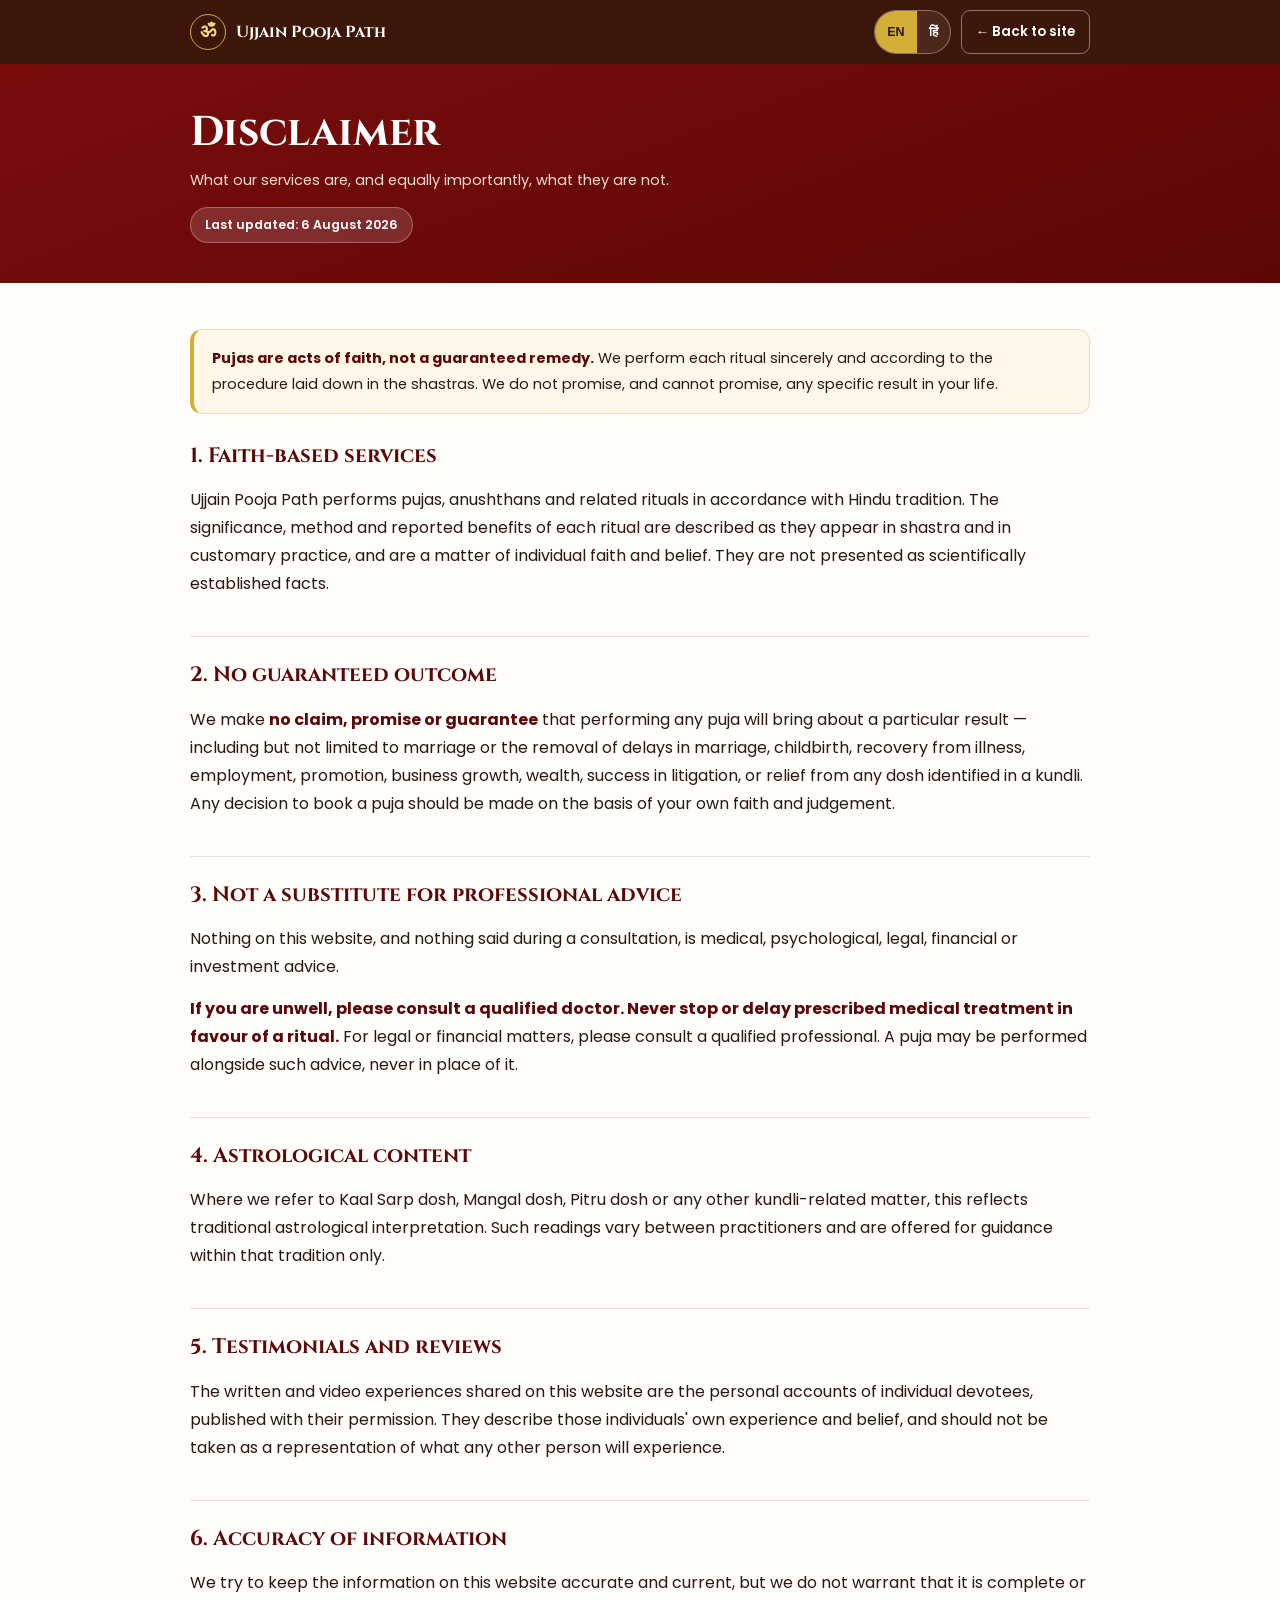
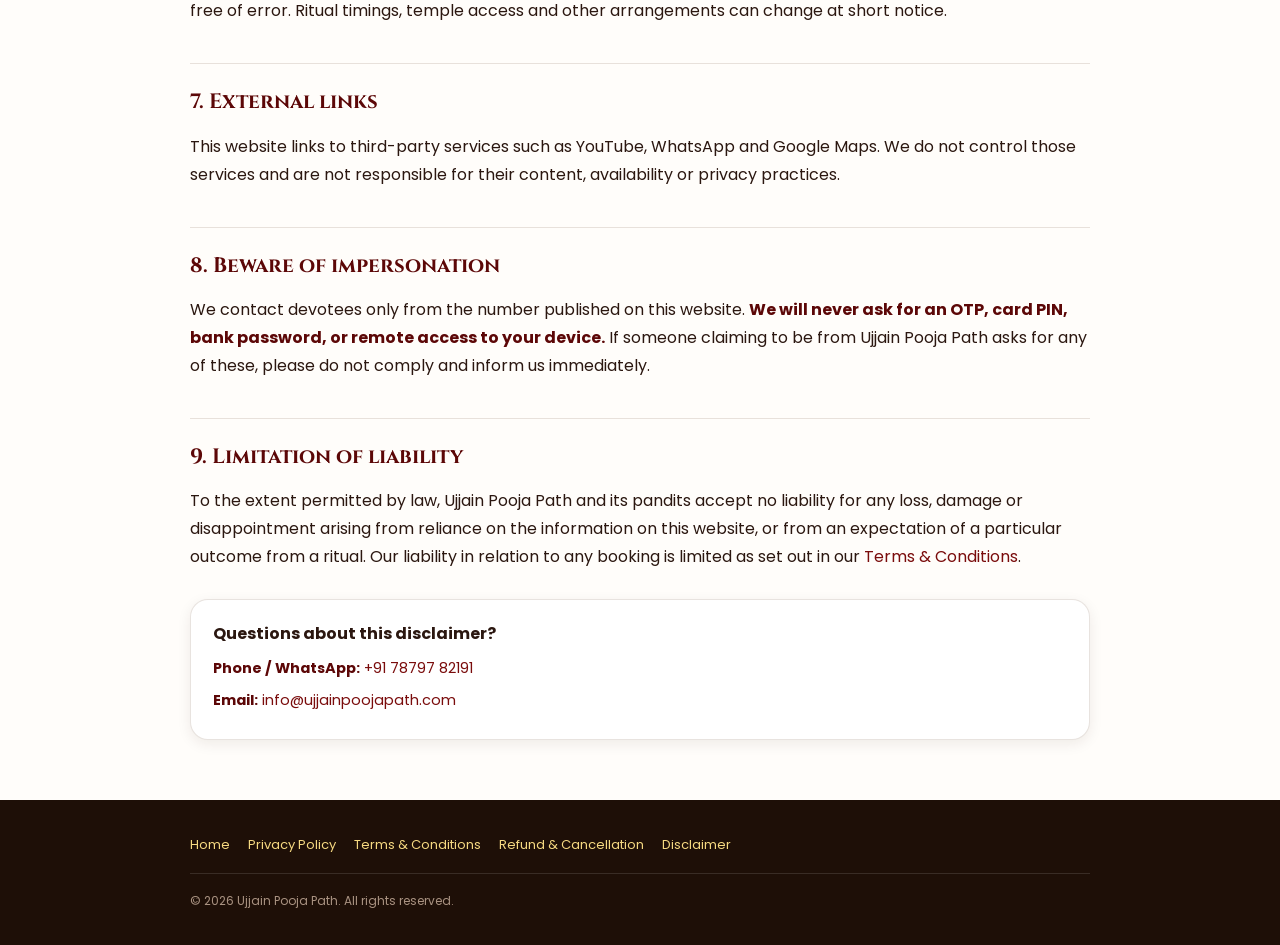
==== disclaimer.html @ c214cdfd "Initial commit: Ujjain Pooja Path website" ====
<!doctype html>
<html lang="en-IN" data-lang="en">
<head>
  <meta charset="utf-8">
  <meta name="viewport" content="width=device-width, initial-scale=1, viewport-fit=cover">
  <meta name="theme-color" content="#7a0c0c">
  <meta name="description" content="Disclaimer for Ujjain Pooja Path — pujas are performed as acts of faith according to Hindu tradition, no specific outcome is guaranteed, and nothing on this site is medical, legal or financial advice.">
  <meta name="robots" content="index,follow">
  <link rel="canonical" href="https://ujjainpoojapath.in/disclaimer.html">
  <title>Disclaimer | Ujjain Pooja Path</title>
  <link rel="preconnect" href="https://fonts.googleapis.com">
  <link rel="preconnect" href="https://fonts.gstatic.com" crossorigin>
  <link href="https://fonts.googleapis.com/css2?family=Cinzel:wght@500;600;700&family=Poppins:wght@400;500;600;700&family=Noto+Sans+Devanagari:wght@400;500;600;700&display=swap" rel="stylesheet">
  <link rel="stylesheet" href="legal.css">
</head>
<body>

<header class="legal-header">
  <nav class="legal-nav wrap" aria-label="Main navigation">
    <a class="brand" href="index.html"><span class="brand-mark" aria-hidden="true">ॐ</span><span>Ujjain Pooja Path</span></a>
    <div class="header-right">
      <div class="lang-switch" role="group" aria-label="Language">
        <button type="button" data-setlang="en" aria-pressed="true">EN</button>
        <button type="button" data-setlang="hi" aria-pressed="false">हिं</button>
      </div>
      <a class="back-home" href="index.html"><span class="t-en">← Back to site</span><span class="t-hi">← वेबसाइट पर लौटें</span></a>
    </div>
  </nav>
</header>

<section class="legal-hero">
  <div class="wrap">
    <h1><span class="t-en">Disclaimer</span><span class="t-hi">अस्वीकरण</span></h1>
    <p>
      <span class="t-en">What our services are, and equally importantly, what they are not.</span>
      <span class="t-hi">हमारी सेवाएँ क्या हैं, और उतना ही महत्वपूर्ण — क्या नहीं हैं।</span>
    </p>
    <span class="eff-date"><span class="t-en">Last updated: 6 August 2026</span><span class="t-hi">अंतिम अद्यतन: 6 अगस्त 2026</span></span>
  </div>
</section>

<main class="legal-body">
  <div class="wrap">

    <div class="callout">
      <p>
        <span class="t-en"><strong>Pujas are acts of faith, not a guaranteed remedy.</strong> We perform each ritual sincerely and according to the procedure laid down in the shastras. We do not promise, and cannot promise, any specific result in your life.</span>
        <span class="t-hi"><strong>पूजा श्रद्धा का कर्म है, परिणाम की गारंटी नहीं।</strong> हम प्रत्येक अनुष्ठान निष्ठापूर्वक तथा शास्त्रोक्त विधि से सम्पन्न कराते हैं। हम आपके जीवन में किसी विशेष परिणाम का वचन नहीं देते, और दे भी नहीं सकते।</span>
      </p>
    </div>

    <h2><span class="t-en">1. Faith-based services</span><span class="t-hi">1. आस्था आधारित सेवाएँ</span></h2>
    <p><span class="t-en">Ujjain Pooja Path performs pujas, anushthans and related rituals in accordance with Hindu tradition. The significance, method and reported benefits of each ritual are described as they appear in shastra and in customary practice, and are a matter of individual faith and belief. They are not presented as scientifically established facts.</span><span class="t-hi">उज्जैन पूजा पथ हिंदू परंपरा के अनुसार पूजा, अनुष्ठान एवं संबंधित कर्म सम्पन्न कराता है। प्रत्येक अनुष्ठान का महत्व, विधि एवं बताए गए फल वैसे ही वर्णित हैं जैसे वे शास्त्र एवं प्रचलित परंपरा में आते हैं, तथा वे व्यक्तिगत श्रद्धा एवं आस्था का विषय हैं। इन्हें वैज्ञानिक रूप से सिद्ध तथ्य के रूप में प्रस्तुत नहीं किया जाता।</span></p>

    <h2><span class="t-en">2. No guaranteed outcome</span><span class="t-hi">2. परिणाम की कोई गारंटी नहीं</span></h2>
    <p><span class="t-en">We make <strong>no claim, promise or guarantee</strong> that performing any puja will bring about a particular result — including but not limited to marriage or the removal of delays in marriage, childbirth, recovery from illness, employment, promotion, business growth, wealth, success in litigation, or relief from any dosh identified in a kundli. Any decision to book a puja should be made on the basis of your own faith and judgement.</span><span class="t-hi">हम <strong>कोई दावा, वचन अथवा गारंटी नहीं</strong> देते कि किसी पूजा से कोई विशेष परिणाम प्राप्त होगा — जिसमें विवाह अथवा विवाह में विलंब का निवारण, संतान, रोग से मुक्ति, रोज़गार, पदोन्नति, व्यापार वृद्धि, धन, मुकदमे में सफलता, अथवा कुंडली में बताए किसी दोष से मुक्ति सम्मिलित है, किंतु इन्हीं तक सीमित नहीं। पूजा बुक करने का निर्णय आपकी अपनी श्रद्धा एवं विवेक के आधार पर लिया जाना चाहिए।</span></p>

    <h2><span class="t-en">3. Not a substitute for professional advice</span><span class="t-hi">3. व्यावसायिक परामर्श का विकल्प नहीं</span></h2>
    <p><span class="t-en">Nothing on this website, and nothing said during a consultation, is medical, psychological, legal, financial or investment advice.</span><span class="t-hi">इस वेबसाइट पर दी गई कोई भी बात, तथा परामर्श के दौरान कही गई कोई भी बात, चिकित्सकीय, मनोवैज्ञानिक, विधिक, वित्तीय अथवा निवेश परामर्श नहीं है।</span></p>
    <p><span class="t-en"><strong>If you are unwell, please consult a qualified doctor. Never stop or delay prescribed medical treatment in favour of a ritual.</strong> For legal or financial matters, please consult a qualified professional. A puja may be performed alongside such advice, never in place of it.</span><span class="t-hi"><strong>यदि आप अस्वस्थ हैं, तो कृपया योग्य चिकित्सक से परामर्श लें। किसी अनुष्ठान के कारण निर्धारित चिकित्सा उपचार कभी बंद या विलंबित न करें।</strong> विधिक अथवा वित्तीय विषयों हेतु कृपया योग्य पेशेवर से परामर्श लें। पूजा ऐसे परामर्श के साथ कराई जा सकती है, उसके स्थान पर कभी नहीं।</span></p>

    <h2><span class="t-en">4. Astrological content</span><span class="t-hi">4. ज्योतिषीय सामग्री</span></h2>
    <p><span class="t-en">Where we refer to Kaal Sarp dosh, Mangal dosh, Pitru dosh or any other kundli-related matter, this reflects traditional astrological interpretation. Such readings vary between practitioners and are offered for guidance within that tradition only.</span><span class="t-hi">जहाँ हम कालसर्प दोष, मंगल दोष, पितृ दोष अथवा कुंडली संबंधी किसी अन्य विषय का उल्लेख करते हैं, वह परंपरागत ज्योतिषीय व्याख्या को दर्शाता है। ऐसी गणनाएँ विद्वानों के अनुसार भिन्न हो सकती हैं तथा केवल उसी परंपरा के भीतर मार्गदर्शन हेतु दी जाती हैं।</span></p>

    <h2><span class="t-en">5. Testimonials and reviews</span><span class="t-hi">5. अनुभव एवं समीक्षाएँ</span></h2>
    <p><span class="t-en">The written and video experiences shared on this website are the personal accounts of individual devotees, published with their permission. They describe those individuals' own experience and belief, and should not be taken as a representation of what any other person will experience.</span><span class="t-hi">इस वेबसाइट पर साझा किए गए लिखित एवं वीडियो अनुभव अलग-अलग भक्तों के व्यक्तिगत विवरण हैं, जो उनकी अनुमति से प्रकाशित हैं। वे उन्हीं व्यक्तियों के अपने अनुभव एवं आस्था का वर्णन करते हैं, तथा इन्हें इस बात का प्रतिनिधित्व नहीं माना जाना चाहिए कि कोई अन्य व्यक्ति क्या अनुभव करेगा।</span></p>

    <h2><span class="t-en">6. Accuracy of information</span><span class="t-hi">6. जानकारी की शुद्धता</span></h2>
    <p><span class="t-en">We try to keep the information on this website accurate and current, but we do not warrant that it is complete or free of error. Ritual timings, temple access and other arrangements can change at short notice.</span><span class="t-hi">हम इस वेबसाइट की जानकारी शुद्ध एवं अद्यतन रखने का प्रयास करते हैं, किंतु यह आश्वासन नहीं देते कि वह पूर्ण अथवा त्रुटिरहित है। अनुष्ठान का समय, मंदिर में प्रवेश एवं अन्य व्यवस्थाएँ अल्प सूचना पर बदल सकती हैं।</span></p>

    <h2><span class="t-en">7. External links</span><span class="t-hi">7. बाहरी लिंक</span></h2>
    <p><span class="t-en">This website links to third-party services such as YouTube, WhatsApp and Google Maps. We do not control those services and are not responsible for their content, availability or privacy practices.</span><span class="t-hi">यह वेबसाइट यूट्यूब, व्हाट्सएप एवं गूगल मैप्स जैसी तृतीय-पक्ष सेवाओं से जुड़ी है। हमारा उन सेवाओं पर नियंत्रण नहीं है तथा हम उनकी सामग्री, उपलब्धता अथवा गोपनीयता व्यवहार हेतु उत्तरदायी नहीं हैं।</span></p>

    <h2><span class="t-en">8. Beware of impersonation</span><span class="t-hi">8. प्रतिरूपण से सावधान</span></h2>
    <p><span class="t-en">We contact devotees only from the number published on this website. <strong>We will never ask for an OTP, card PIN, bank password, or remote access to your device.</strong> If someone claiming to be from Ujjain Pooja Path asks for any of these, please do not comply and inform us immediately.</span><span class="t-hi">हम भक्तों से केवल इस वेबसाइट पर प्रकाशित नंबर से ही संपर्क करते हैं। <strong>हम कभी भी ओटीपी, कार्ड पिन, बैंक पासवर्ड अथवा आपके डिवाइस तक रिमोट पहुँच नहीं माँगेंगे।</strong> यदि उज्जैन पूजा पथ का प्रतिनिधि बताकर कोई इनमें से कुछ भी माँगे, तो कृपया पालन न करें और तुरंत हमें सूचित करें।</span></p>

    <h2><span class="t-en">9. Limitation of liability</span><span class="t-hi">9. दायित्व की सीमा</span></h2>
    <p><span class="t-en">To the extent permitted by law, Ujjain Pooja Path and its pandits accept no liability for any loss, damage or disappointment arising from reliance on the information on this website, or from an expectation of a particular outcome from a ritual. Our liability in relation to any booking is limited as set out in our <a href="terms-and-conditions.html">Terms &amp; Conditions</a>.</span><span class="t-hi">विधि द्वारा अनुमत सीमा तक, उज्जैन पूजा पथ एवं इसके पंडितगण इस वेबसाइट की जानकारी पर निर्भरता से, अथवा किसी अनुष्ठान से विशेष परिणाम की अपेक्षा से उत्पन्न किसी हानि, क्षति अथवा निराशा हेतु कोई दायित्व स्वीकार नहीं करते। किसी बुकिंग के संबंध में हमारा दायित्व हमारी <a href="terms-and-conditions.html">नियम एवं शर्तों</a> में निर्धारित सीमा तक है।</span></p>

    <div class="contact-card">
      <h3><span class="t-en">Questions about this disclaimer?</span><span class="t-hi">इस अस्वीकरण के विषय में प्रश्न?</span></h3>
      <p><span class="t-en"><strong>Phone / WhatsApp:</strong></span><span class="t-hi"><strong>फोन / व्हाट्सएप:</strong></span> <a href="tel:+917879782191">+91 78797 82191</a></p>
      <p><span class="t-en"><strong>Email:</strong></span><span class="t-hi"><strong>ईमेल:</strong></span> <a href="mailto:info@ujjainpoojapath.com">info@ujjainpoojapath.com</a></p>
    </div>

  </div>
</main>

<footer class="legal-footer">
  <div class="wrap">
    <div class="legal-links">
      <a href="index.html"><span class="t-en">Home</span><span class="t-hi">होम</span></a>
      <a href="privacy-policy.html"><span class="t-en">Privacy Policy</span><span class="t-hi">गोपनीयता नीति</span></a>
      <a href="terms-and-conditions.html"><span class="t-en">Terms &amp; Conditions</span><span class="t-hi">नियम एवं शर्तें</span></a>
      <a href="refund-and-cancellation.html"><span class="t-en">Refund &amp; Cancellation</span><span class="t-hi">रिफंड एवं रद्दीकरण</span></a>
      <a href="disclaimer.html"><span class="t-en">Disclaimer</span><span class="t-hi">अस्वीकरण</span></a>
    </div>
    <div class="copy">© <span id="year"></span> Ujjain Pooja Path. <span class="t-en">All rights reserved.</span><span class="t-hi">सर्वाधिकार सुरक्षित।</span></div>
  </div>
</footer>

<div class="legal-cta">
  <a class="c-call" href="tel:+917879782191"><span class="t-en">Call Now</span><span class="t-hi">कॉल करें</span></a>
  <a class="c-wa" href="https://wa.me/917879782191?text=Namaste%20Pandit%20ji%2C%20I%20would%20like%20guidance%20about%20a%20puja%20in%20Ujjain." target="_blank" rel="noopener">WhatsApp</a>
</div>

<script src="legal.js"></script>
</body>
</html>
---- legal.css ----
/* ============================================================
   Shared styles for the legal / policy pages
   Ujjain Pooja Path — ujjainpoojapath.in
   ============================================================ */
:root{
  --maroon:#7a0c0c; --maroon-dark:#5c0707; --maroon-deep:#3c1608;
  --gold:#d4af37; --gold-soft:#f6d981;
  --cream:#fff8e8; --ink:#2b1710; --paper:#fffdfa;
  --muted:#6d5d52; --line:rgba(78,40,10,.13);
  --green:#128c4b;
  --shadow-sm:0 4px 14px rgba(56,25,10,.08);
  --radius:18px; --max:900px; --header-h:64px;
}
*{box-sizing:border-box}
html{-webkit-text-size-adjust:100%;scroll-behavior:smooth}
body{
  margin:0;background:var(--paper);color:var(--ink);
  font-family:Poppins,"Noto Sans Devanagari",Arial,sans-serif;
  font-size:16px;line-height:1.75;
}
img{display:block;max-width:100%}
a{color:var(--maroon);text-decoration:none}
a:hover{text-decoration:underline}
:focus-visible{outline:3px solid var(--gold);outline-offset:2px;border-radius:6px}

html[data-lang="en"] .t-hi{display:none!important}
html[data-lang="hi"] .t-en{display:none!important}
html[data-lang="hi"] body{font-family:"Noto Sans Devanagari",Poppins,Arial,sans-serif}
html[data-lang="hi"] h1,html[data-lang="hi"] h2{font-family:"Noto Sans Devanagari",Cinzel,Georgia,serif;letter-spacing:0}

.sr{position:absolute;width:1px;height:1px;padding:0;margin:-1px;overflow:hidden;clip:rect(0 0 0 0);white-space:nowrap;border:0}
.wrap{width:min(calc(100% - 32px),var(--max));margin-inline:auto}

/* ---------- header ---------- */
.legal-header{background:var(--maroon-deep);color:#fff;position:sticky;top:0;z-index:20}
.legal-nav{height:var(--header-h);display:flex;align-items:center;justify-content:space-between;gap:12px}
.brand{display:flex;align-items:center;gap:10px;color:#fff;font-family:Cinzel,Georgia,serif;font-size:16px;font-weight:700}
.brand:hover{text-decoration:none}
.brand-mark{display:grid;place-items:center;width:36px;height:36px;border:1.5px solid var(--gold);border-radius:50%;color:var(--gold-soft);font-size:19px;flex:none}
.header-right{display:flex;align-items:center;gap:10px}
.back-home{color:#fff;font-size:13.5px;font-weight:600;border:1px solid rgba(255,255,255,.4);border-radius:9px;padding:9px 14px;min-height:42px;display:inline-flex;align-items:center}
.back-home:hover{background:rgba(255,255,255,.14);text-decoration:none}
.lang-switch{display:inline-flex;border:1px solid rgba(255,255,255,.35);border-radius:99px;overflow:hidden;background:rgba(255,255,255,.08);flex:none}
.lang-switch button{border:0;background:transparent;color:#fff;padding:8px 12px;font-size:12.5px;font-weight:700;cursor:pointer;min-height:42px;line-height:1}
.lang-switch button[aria-pressed="true"]{background:var(--gold);color:#2a1600}

/* ---------- hero ---------- */
.legal-hero{background:linear-gradient(160deg,var(--maroon),var(--maroon-dark));color:#fff;padding:44px 0 40px}
.legal-hero h1{font-family:Cinzel,Georgia,serif;font-size:clamp(1.7rem,4.4vw,2.6rem);margin:0 0 10px;line-height:1.2}
.legal-hero p{margin:0;color:#f6ded4;font-size:14.5px}
.eff-date{display:inline-block;margin-top:14px;background:rgba(255,255,255,.14);border:1px solid rgba(255,255,255,.28);border-radius:99px;padding:6px 14px;font-size:12.5px;font-weight:600}

/* ---------- content ---------- */
.legal-body{padding:46px 0 60px}
.legal-body h2{
  font-family:Cinzel,Georgia,serif;font-size:1.3rem;margin:38px 0 12px;
  padding-top:20px;border-top:1px solid var(--line);color:var(--maroon-dark);
}
.legal-body h2:first-of-type{border-top:0;padding-top:0;margin-top:0}
.legal-body h3{font-size:1rem;margin:22px 0 8px;color:var(--ink)}
.legal-body p{margin:0 0 14px}
.legal-body ul{margin:0 0 16px;padding-left:22px}
.legal-body li{margin-bottom:8px}
.legal-body strong{color:var(--maroon-dark)}

.callout{
  background:var(--cream);border:1px solid var(--line);border-left:4px solid var(--gold);
  border-radius:12px;padding:16px 18px;margin:0 0 24px;font-size:14.5px;
}
.callout p:last-child{margin-bottom:0}
.contact-card{
  background:#fff;border:1px solid var(--line);border-radius:var(--radius);
  padding:20px 22px;box-shadow:var(--shadow-sm);margin-top:28px;
}
.contact-card h3{margin-top:0}
.contact-card p{margin-bottom:6px;font-size:14.5px}

.toc{background:#fff;border:1px solid var(--line);border-radius:var(--radius);padding:18px 22px;margin-bottom:34px;box-shadow:var(--shadow-sm)}
.toc h2{font-size:.82rem!important;letter-spacing:.1em;text-transform:uppercase;color:var(--muted)!important;margin:0 0 10px!important;border:0!important;padding:0!important;font-family:Poppins,sans-serif!important}
.toc ol{margin:0;padding-left:20px;font-size:14px}
.toc li{margin-bottom:5px}

/* ---------- footer ---------- */
.legal-footer{background:#1e0f07;color:#c9b7a8;padding:34px 0;font-size:13px}
.legal-footer a{color:var(--gold-soft)}
.legal-links{display:flex;flex-wrap:wrap;gap:8px 18px;margin-bottom:16px}
.legal-footer .copy{border-top:1px solid rgba(255,255,255,.12);padding-top:16px;color:#a99281;font-size:12px}

/* ---------- sticky contact bar ---------- */
.legal-cta{
  position:fixed;left:0;right:0;bottom:0;z-index:30;display:none;gap:9px;
  background:rgba(30,15,7,.97);border-top:1px solid rgba(212,175,55,.3);
  padding:9px 12px calc(9px + env(safe-area-inset-bottom));
}
.legal-cta a{
  flex:1;display:inline-flex;align-items:center;justify-content:center;gap:8px;
  min-height:48px;border-radius:11px;font-weight:700;font-size:14.5px;color:#fff;
}
.legal-cta .c-call{background:linear-gradient(135deg,#e8c257,#d4af37);color:#2a1600}
.legal-cta .c-wa{background:var(--green)}
.legal-cta a:hover{text-decoration:none}

@media(max-width:759px){
  body{font-size:15.5px;padding-bottom:70px}
  .wrap{width:calc(100% - 28px)}
  .legal-hero{padding:34px 0 30px}
  .legal-body{padding:34px 0 44px}
  .legal-body h2{font-size:1.18rem;margin-top:30px}
  .back-home{display:none}
  .legal-cta{display:flex}
  .brand span:not(.brand-mark){font-size:14px}
}
@media print{
  .legal-header,.legal-cta,.toc,.legal-footer{display:none}
  body{font-size:11pt}
  .legal-hero{background:none;color:#000;padding:0 0 12px}
  .legal-hero h1{color:#000}
  .legal-hero p,.eff-date{color:#333}
}
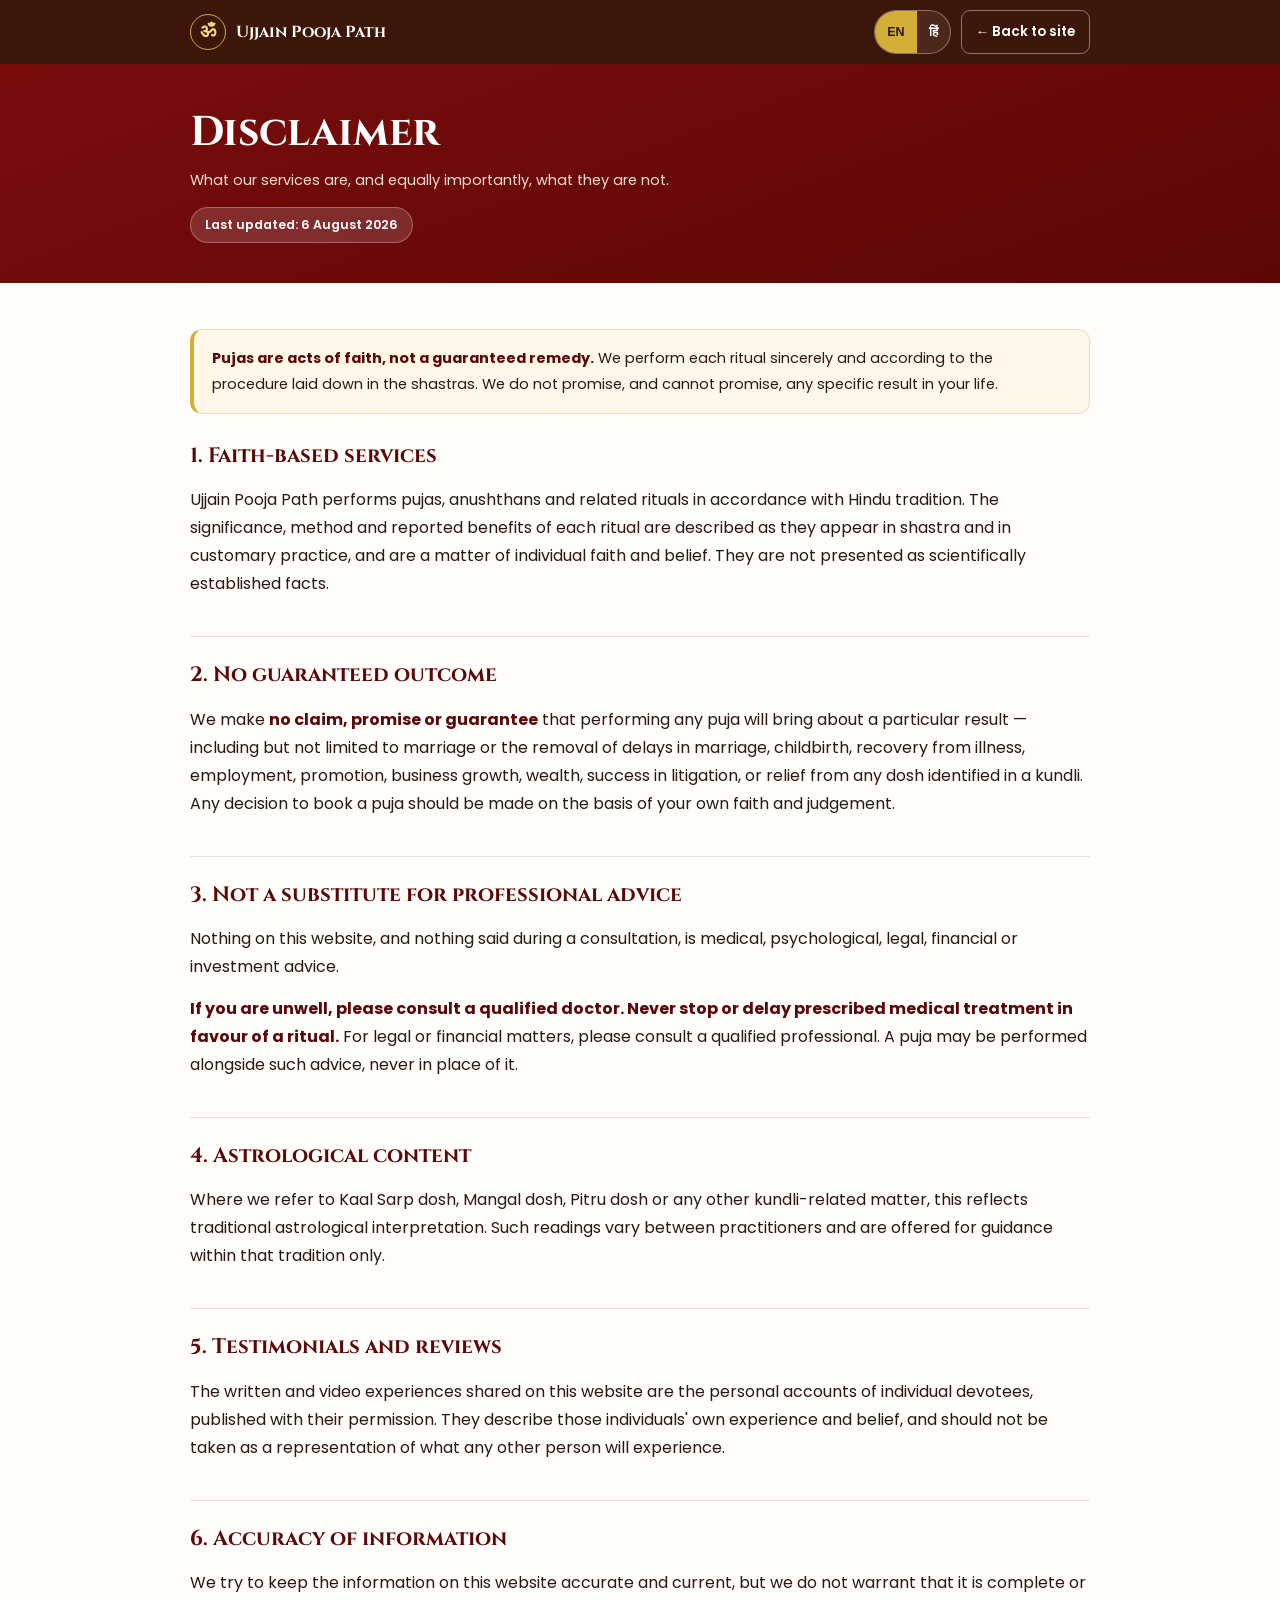
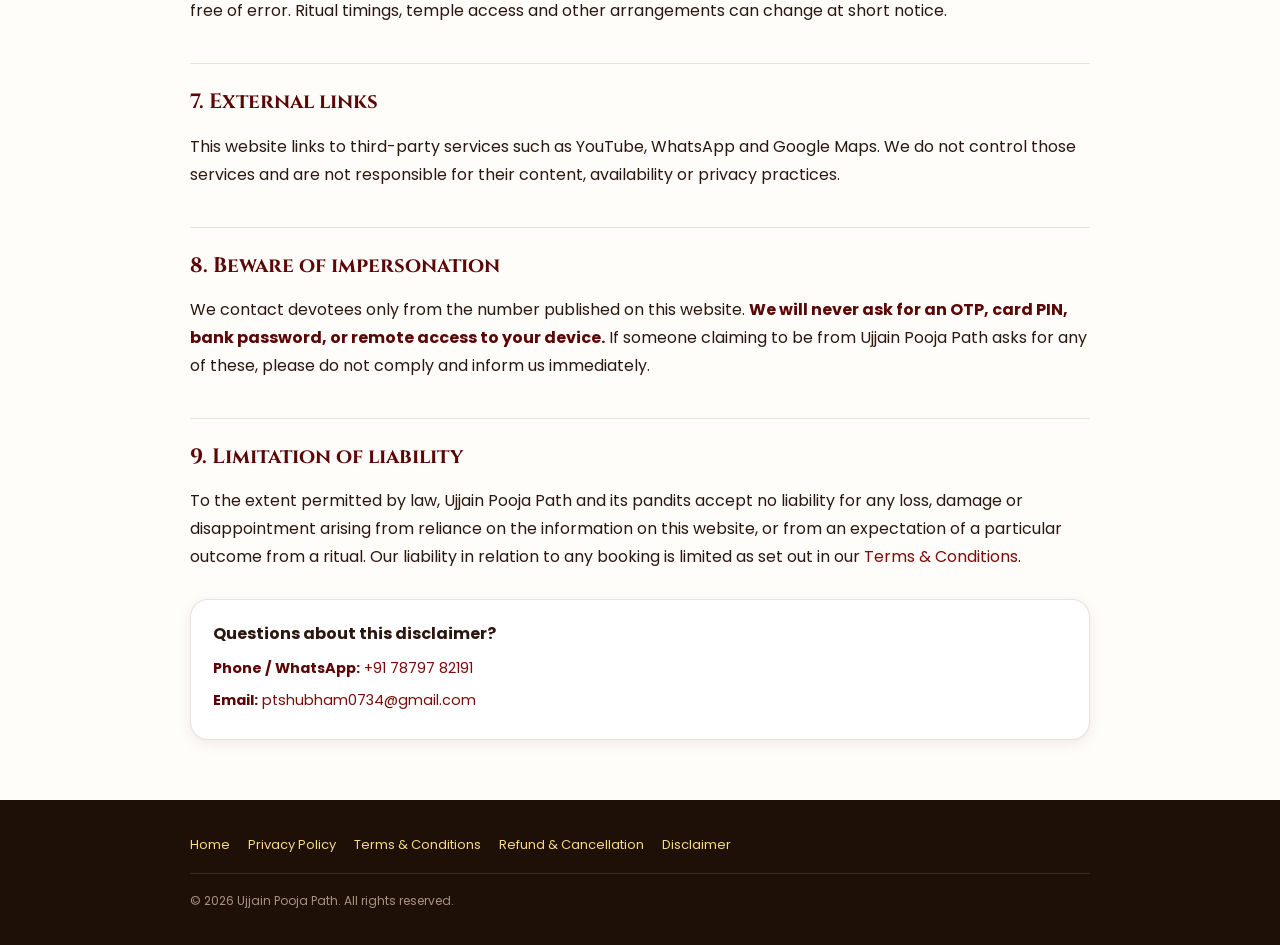
==== commit 4fba10d3: "Fix business contact info: correct email, address, and ad-policy disclaimer - Replace old info@ujjai" ====
--- a/disclaimer.html
+++ b/disclaimer.html
@@ -80,7 +80,7 @@
     <div class="contact-card">
       <h3><span class="t-en">Questions about this disclaimer?</span><span class="t-hi">इस अस्वीकरण के विषय में प्रश्न?</span></h3>
       <p><span class="t-en"><strong>Phone / WhatsApp:</strong></span><span class="t-hi"><strong>फोन / व्हाट्सएप:</strong></span> <a href="tel:+917879782191">+91 78797 82191</a></p>
-      <p><span class="t-en"><strong>Email:</strong></span><span class="t-hi"><strong>ईमेल:</strong></span> <a href="mailto:info@ujjainpoojapath.com">info@ujjainpoojapath.com</a></p>
+      <p><span class="t-en"><strong>Email:</strong></span><span class="t-hi"><strong>ईमेल:</strong></span> <a href="mailto:ptshubham0734@gmail.com">ptshubham0734@gmail.com</a></p>
     </div>
 
   </div>
